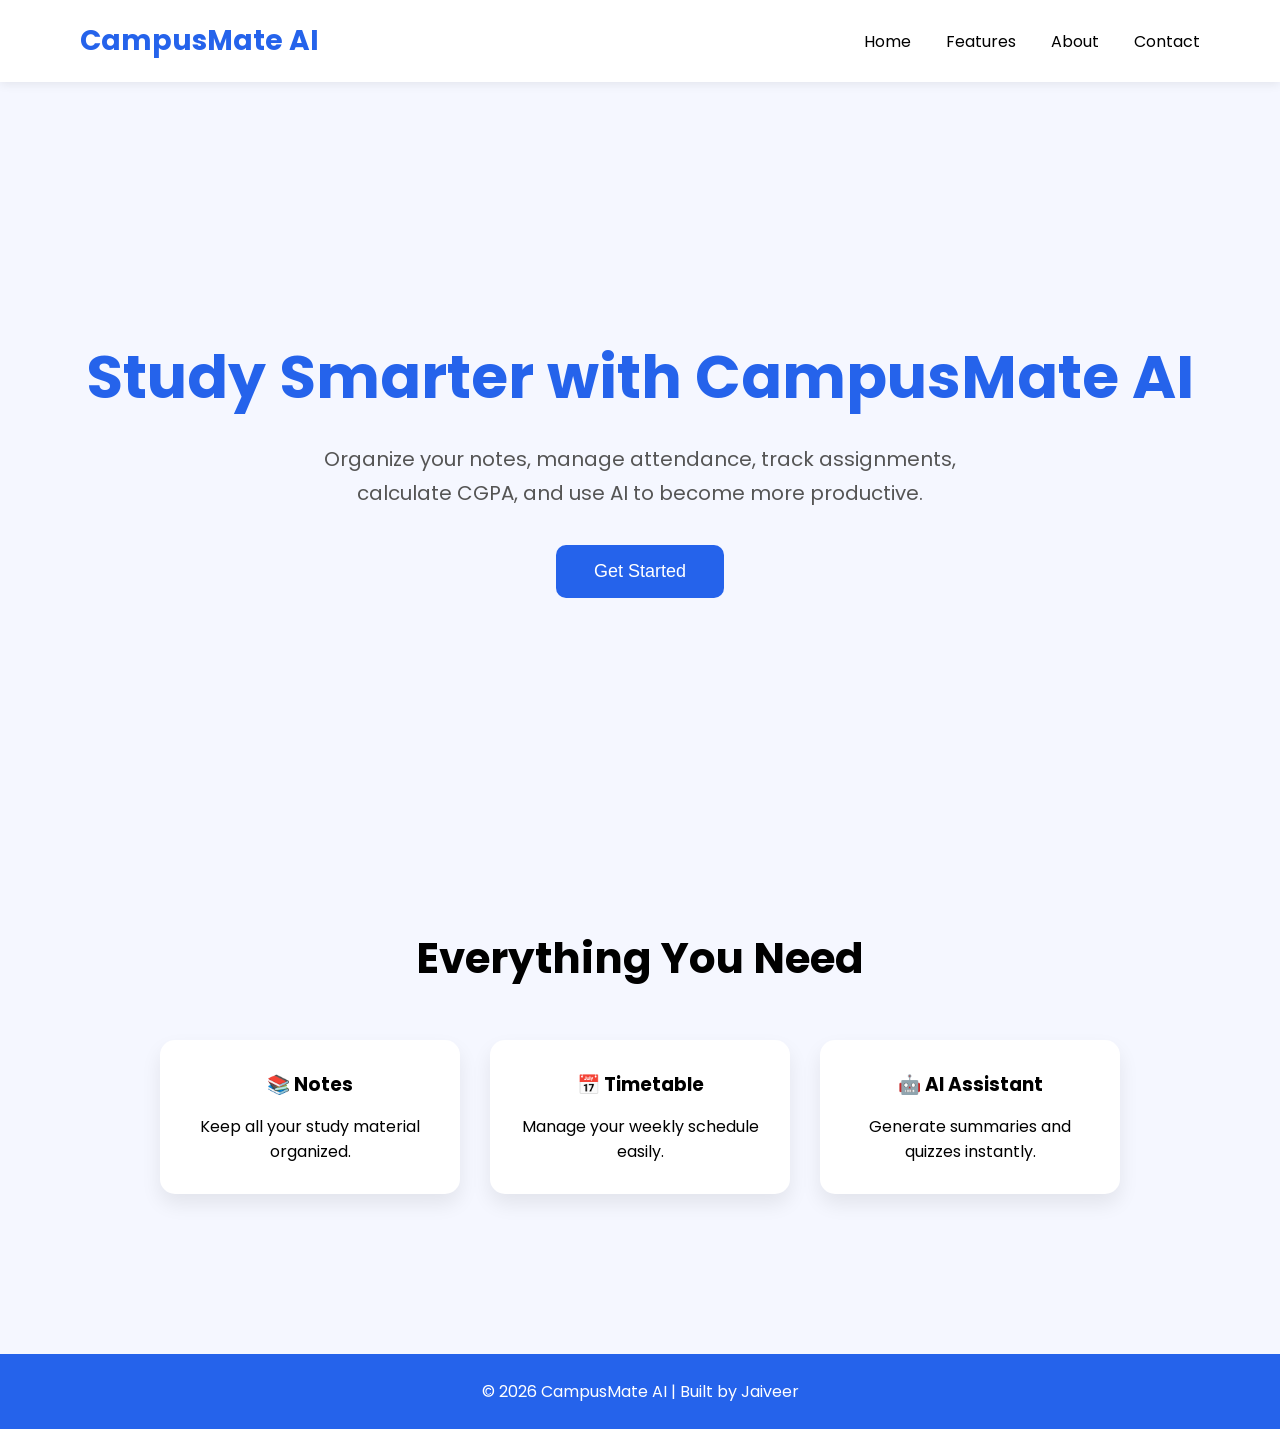
==== frontend/index.html @ 481d5a9c "Phase 2 Complete - Core Modules Added" ====
<!DOCTYPE html>
<html lang="en">
<head>
    <meta charset="UTF-8">
    <meta name="viewport" content="width=device-width, initial-scale=1.0">
    <title>CampusMate AI | Student Productivity Platform</title>

    <link rel="preconnect" href="https://fonts.googleapis.com">
    <link rel="preconnect" href="https://fonts.gstatic.com" crossorigin>
    <link href="https://fonts.googleapis.com/css2?family=Poppins:wght@300;400;500;600;700&display=swap" rel="stylesheet">

    <link rel="stylesheet" href="css/style.css">
</head>

<body>

<nav>
    <div class="logo">CampusMate AI</div>

    <ul>
        <li>Home</li>
        <li>Features</li>
        <li>About</li>
        <li>Contact</li>
    </ul>
</nav>

<section class="hero">

    <div class="hero-text">

        <h1>Study Smarter with CampusMate AI</h1>

        <p>
            Organize your notes, manage attendance,
            track assignments, calculate CGPA,
            and use AI to become more productive.
        </p>

        <button>Get Started</button>

    </div>

</section>

<section class="features">

    <h2>Everything You Need</h2>

    <div class="cards">

        <div class="card">
            <h3>📚 Notes</h3>
            <p>Keep all your study material organized.</p>
        </div>

        <div class="card">
            <h3>📅 Timetable</h3>
            <p>Manage your weekly schedule easily.</p>
        </div>

        <div class="card">
            <h3>🤖 AI Assistant</h3>
            <p>Generate summaries and quizzes instantly.</p>
        </div>

    </div>

</section>

<footer>

    © 2026 CampusMate AI | Built by Jaiveer

</footer>

<script src="js/script.js"></script>

</body>
</html>
---- frontend/css/style.css ----
*{
    margin:0;
    padding:0;
    box-sizing:border-box;
}

body{
    font-family:'Poppins',sans-serif;
    background:#f5f7ff;
}

nav{
    display:flex;
    justify-content:space-between;
    align-items:center;
    padding:20px 80px;
    background:white;
    box-shadow:0 2px 10px rgba(0,0,0,.08);
    position:sticky;
    top:0;
}

.logo{
    font-size:28px;
    font-weight:700;
    color:#2563eb;
}

nav ul{
    display:flex;
    list-style:none;
    gap:35px;
}

nav li{
    cursor:pointer;
    transition:.3s;
}

nav li:hover{
    color:#2563eb;
}

.hero{
    height:85vh;
    display:flex;
    justify-content:center;
    align-items:center;
    text-align:center;
    padding:40px;
}

.hero h1{
    font-size:60px;
    color:#2563eb;
    margin-bottom:20px;
}

.hero p{
    max-width:700px;
    margin:auto;
    font-size:20px;
    color:#555;
    line-height:1.7;
}

button{
    margin-top:35px;
    padding:16px 38px;
    border:none;
    border-radius:10px;
    background:#2563eb;
    color:white;
    font-size:18px;
    cursor:pointer;
    transition:.3s;
}

button:hover{
    transform:scale(1.08);
}

.features{
    padding:80px;
    text-align:center;
}

.features h2{
    font-size:42px;
    margin-bottom:50px;
}

.cards{
    display:flex;
    justify-content:center;
    gap:30px;
    flex-wrap:wrap;
}

.card{
    width:300px;
    background:white;
    padding:30px;
    border-radius:15px;
    box-shadow:0 10px 20px rgba(0,0,0,.08);
    transition:.3s;
}

.card:hover{
    transform:translateY(-10px);
}

.card h3{
    margin-bottom:15px;
}

footer{
    background:#2563eb;
    color:white;
    text-align:center;
    padding:25px;
    margin-top:80px;
}
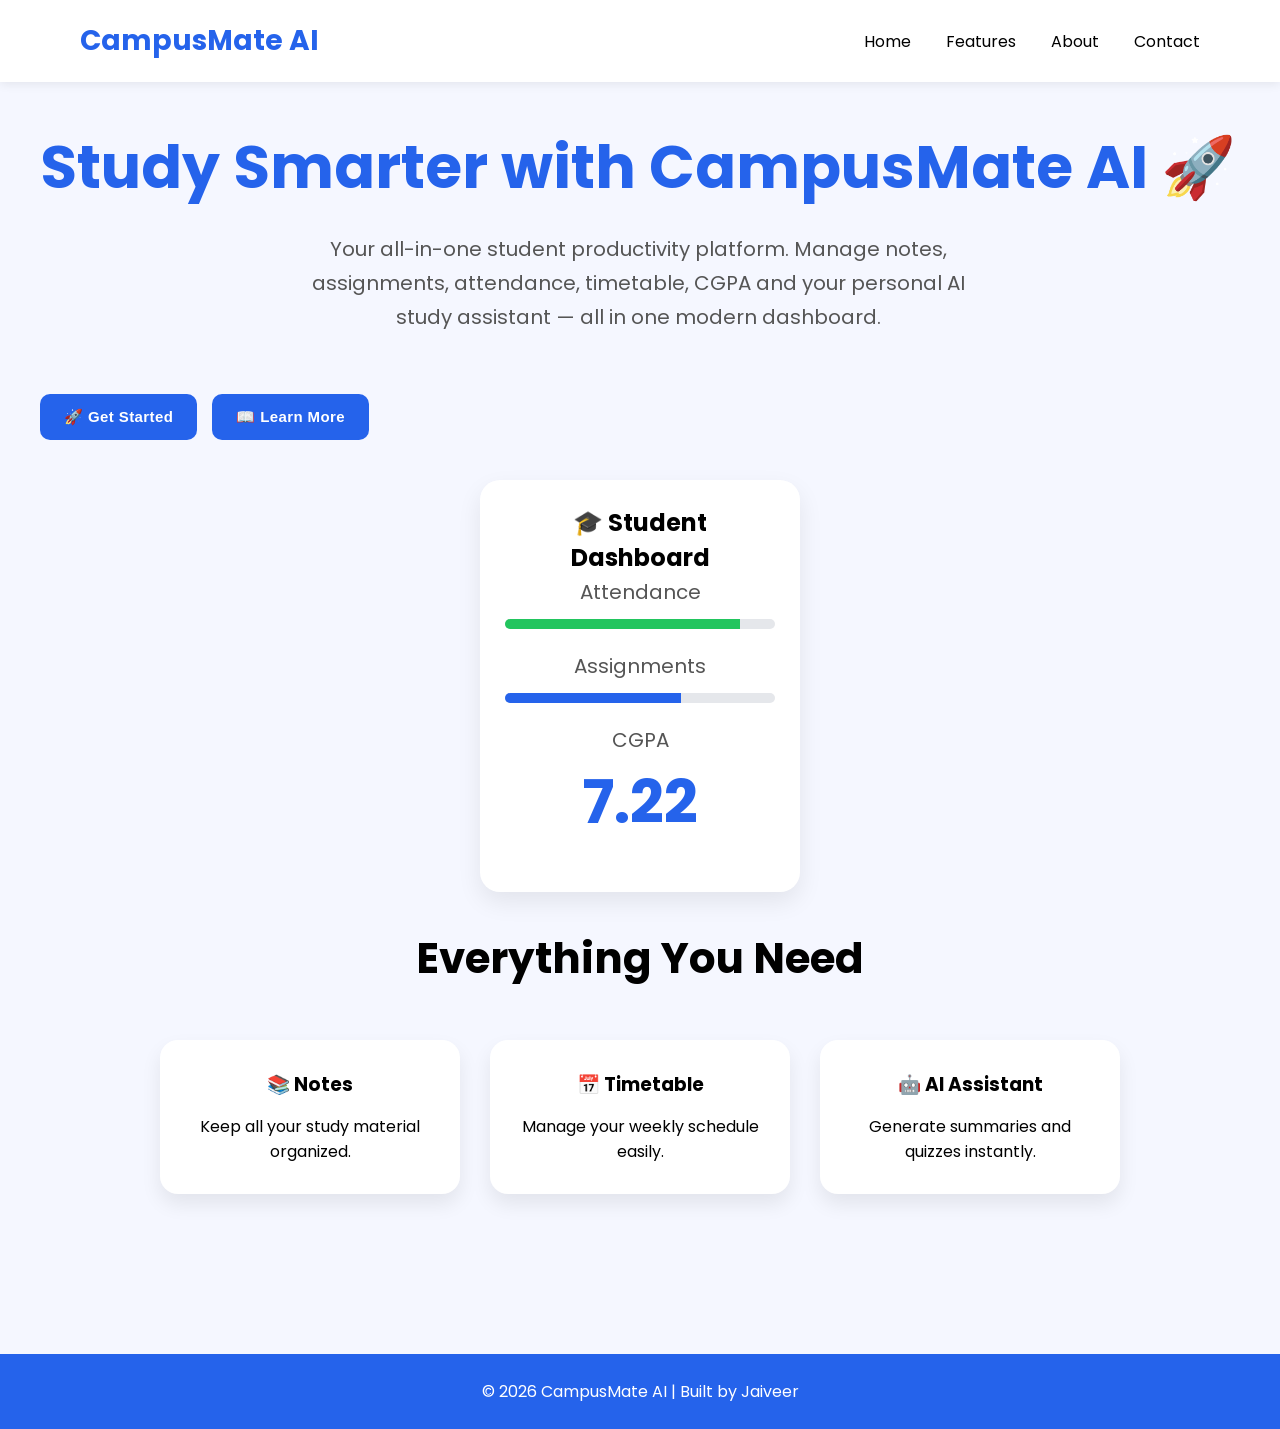
==== commit 5bd3b571: "Add GitHub Pages redirect" ====
--- a/frontend/index.html
+++ b/frontend/index.html
@@ -27,19 +27,69 @@
 
 <section class="hero">
 
-    <div class="hero-text">
+<div class="hero-text">
 
-        <h1>Study Smarter with CampusMate AI</h1>
+<h1>Study Smarter with CampusMate AI 🚀</h1>
 
-        <p>
-            Organize your notes, manage attendance,
-            track assignments, calculate CGPA,
-            and use AI to become more productive.
-        </p>
+<p>
 
-        <button>Get Started</button>
+Your all-in-one student productivity platform.
 
-    </div>
+Manage notes, assignments, attendance, timetable,
+
+CGPA and your personal AI study assistant —
+
+all in one modern dashboard.
+
+</p>
+
+<div class="hero-buttons">
+
+<button id="getStartedBtn">
+
+🚀 Get Started
+
+</button>
+
+<button id="learnMoreBtn">
+
+📖 Learn More
+
+</button>
+
+</div>
+
+</div>
+
+<div class="hero-image">
+
+<div class="hero-card">
+
+<h2>🎓 Student Dashboard</h2>
+
+<p>Attendance</p>
+
+<div class="progress">
+
+<div class="progress-fill"></div>
+
+</div>
+
+<p>Assignments</p>
+
+<div class="progress assignment">
+
+<div class="progress-fill assignment-fill"></div>
+
+</div>
+
+<p>CGPA</p>
+
+<h1>7.22</h1>
+
+</div>
+
+</div>
 
 </section>
 
--- a/frontend/css/style.css
+++ b/frontend/css/style.css
@@ -121,3 +121,456 @@
     padding:25px;
     margin-top:80px;
 }
+
+.hero{
+display:flex;
+justify-content:space-between;
+align-items:center;
+flex-wrap:wrap;
+gap:40px;
+}
+
+.hero-buttons{
+display:flex;
+gap:15px;
+margin-top:25px;
+}
+
+.hero-buttons button{
+padding:14px 24px;
+border:none;
+border-radius:10px;
+background:#2563eb;
+color:white;
+font-size:15px;
+cursor:pointer;
+transition:.3s;
+}
+
+.hero-buttons button:hover{
+transform:translateY(-4px);
+}
+
+.hero-image{
+flex:1;
+display:flex;
+justify-content:center;
+}
+
+.hero-card{
+width:320px;
+background:white;
+padding:25px;
+border-radius:20px;
+box-shadow:0 10px 25px rgba(0,0,0,.08);
+}
+
+.progress{
+height:10px;
+background:#e5e7eb;
+border-radius:20px;
+margin:10px 0 20px;
+overflow:hidden;
+}
+
+.progress-fill{
+width:87%;
+height:100%;
+background:#22c55e;
+}
+
+.assignment-fill{
+width:65%;
+background:#2563eb;
+}
+
+/* =========================================
+   Sprint 42 - Global UI Polish
+========================================= */
+
+html{
+    scroll-behavior:smooth;
+}
+
+body{
+    animation:fadePage .5s ease;
+}
+
+@keyframes fadePage{
+
+    from{
+        opacity:0;
+        transform:translateY(10px);
+    }
+
+    to{
+        opacity:1;
+        transform:translateY(0);
+    }
+
+}
+
+button,
+.btn{
+    transition:all .3s ease;
+    cursor:pointer;
+}
+
+button:hover,
+.btn:hover{
+
+    transform:translateY(-3px);
+    box-shadow:0 12px 28px rgba(37,99,235,.20);
+
+}
+
+button:active,
+.btn:active{
+
+    transform:scale(.98);
+
+}
+
+input,
+textarea,
+select{
+
+    transition:.3s ease;
+
+}
+
+input:focus,
+textarea:focus,
+select:focus{
+
+    transform:scale(1.01);
+
+}
+
+img{
+
+    user-select:none;
+
+}
+
+::selection{
+
+    background:#2563eb;
+    color:white;
+
+}
+
+/* =========================================
+   Better Scrollbar
+========================================= */
+
+::-webkit-scrollbar{
+
+    width:10px;
+
+}
+
+::-webkit-scrollbar-track{
+
+    background:#eef2ff;
+
+}
+
+::-webkit-scrollbar-thumb{
+
+    background:#2563eb;
+    border-radius:20px;
+
+}
+
+::-webkit-scrollbar-thumb:hover{
+
+    background:#1d4ed8;
+
+}
+
+/* Smooth Card Animation */
+
+.card,
+.dashboard-card,
+.stat-card{
+
+    transition:
+    transform .35s ease,
+    box-shadow .35s ease;
+
+}
+
+.card:hover,
+.dashboard-card:hover,
+.stat-card:hover{
+
+    transform:translateY(-6px);
+    box-shadow:0 18px 35px rgba(0,0,0,.12);
+
+}
+
+/* ==========================================
+   Sprint 42B - Page Loader
+========================================== */
+
+#pageLoader{
+
+    position:fixed;
+    inset:0;
+    background:#ffffff;
+    display:flex;
+    justify-content:center;
+    align-items:center;
+    z-index:99999;
+    transition:.45s ease;
+
+}
+
+#pageLoader.hide{
+
+    opacity:0;
+    visibility:hidden;
+
+}
+
+.loader{
+
+    width:55px;
+    height:55px;
+    border:6px solid #e5e7eb;
+    border-top:6px solid #2563eb;
+    border-radius:50%;
+    animation:spin .8s linear infinite;
+
+}
+
+@keyframes spin{
+
+    to{
+
+        transform:rotate(360deg);
+
+    }
+
+}
+
+/* ==========================================
+   Sprint 42C - Card Polish
+========================================== */
+
+.card,
+.dashboard-card,
+.stat-card{
+
+    position:relative;
+    overflow:hidden;
+    border-radius:18px;
+
+}
+
+.card::before,
+.dashboard-card::before,
+.stat-card::before{
+
+    content:"";
+    position:absolute;
+    top:0;
+    left:-100%;
+    width:100%;
+    height:100%;
+    background:linear-gradient(
+        120deg,
+        transparent,
+        rgba(255,255,255,.35),
+        transparent
+    );
+    transition:.8s;
+
+}
+
+.card:hover::before,
+.dashboard-card:hover::before,
+.stat-card:hover::before{
+
+    left:100%;
+
+}
+
+/* ==========================================
+   Sprint 42C - Buttons
+========================================== */
+
+button,
+.btn{
+
+    border:none;
+    letter-spacing:.4px;
+    font-weight:600;
+
+}
+
+button:hover,
+.btn:hover{
+
+    filter:brightness(1.05);
+
+}
+
+button:disabled{
+
+    opacity:.65;
+    cursor:not-allowed;
+
+}
+
+/* Ripple Effect */
+
+button{
+
+    position:relative;
+    overflow:hidden;
+
+}
+
+.ripple{
+
+    position:absolute;
+    border-radius:50%;
+    transform:scale(0);
+    background:rgba(255,255,255,.5);
+    animation:ripple-animation .6s linear;
+    pointer-events:none;
+
+}
+
+@keyframes ripple-animation{
+
+    to{
+
+        transform:scale(4);
+        opacity:0;
+
+    }
+
+}
+
+/* ==========================================
+   Sprint 44 - Tablet Responsive
+========================================== */
+
+@media (max-width:1024px){
+
+    .container,
+    .dashboard-container{
+
+        width:95%;
+        margin:auto;
+        padding:15px;
+
+    }
+
+    .dashboard-grid,
+    .cards-container{
+
+        grid-template-columns:repeat(2,1fr);
+        gap:20px;
+
+    }
+
+    .sidebar{
+
+        width:220px;
+
+    }
+
+}
+
+/* ==========================================
+   Sprint 44 - Mobile Responsive
+========================================== */
+
+@media (max-width:768px){
+
+    .dashboard-grid,
+    .cards-container{
+
+        grid-template-columns:1fr;
+
+    }
+
+    .sidebar{
+
+        width:100%;
+        position:relative;
+        height:auto;
+
+    }
+
+    .main-content{
+
+        margin-left:0;
+        width:100%;
+
+    }
+
+    .card,
+    .dashboard-card,
+    .stat-card{
+
+        width:100%;
+
+    }
+
+    table{
+
+        display:block;
+        overflow-x:auto;
+
+    }
+
+}
+
+/* ==========================================
+   Sprint 44 - Small Screen Optimisation
+========================================== */
+
+@media (max-width:480px){
+
+    h1{
+
+        font-size:1.8rem;
+
+    }
+
+    h2{
+
+        font-size:1.4rem;
+
+    }
+
+    p{
+
+        font-size:.95rem;
+
+    }
+
+    input,
+    textarea,
+    select,
+    button{
+
+        width:100%;
+
+    }
+
+    .login-container,
+    .settings-container,
+    .ai-container{
+
+        width:95%;
+
+    }
+
+}
+
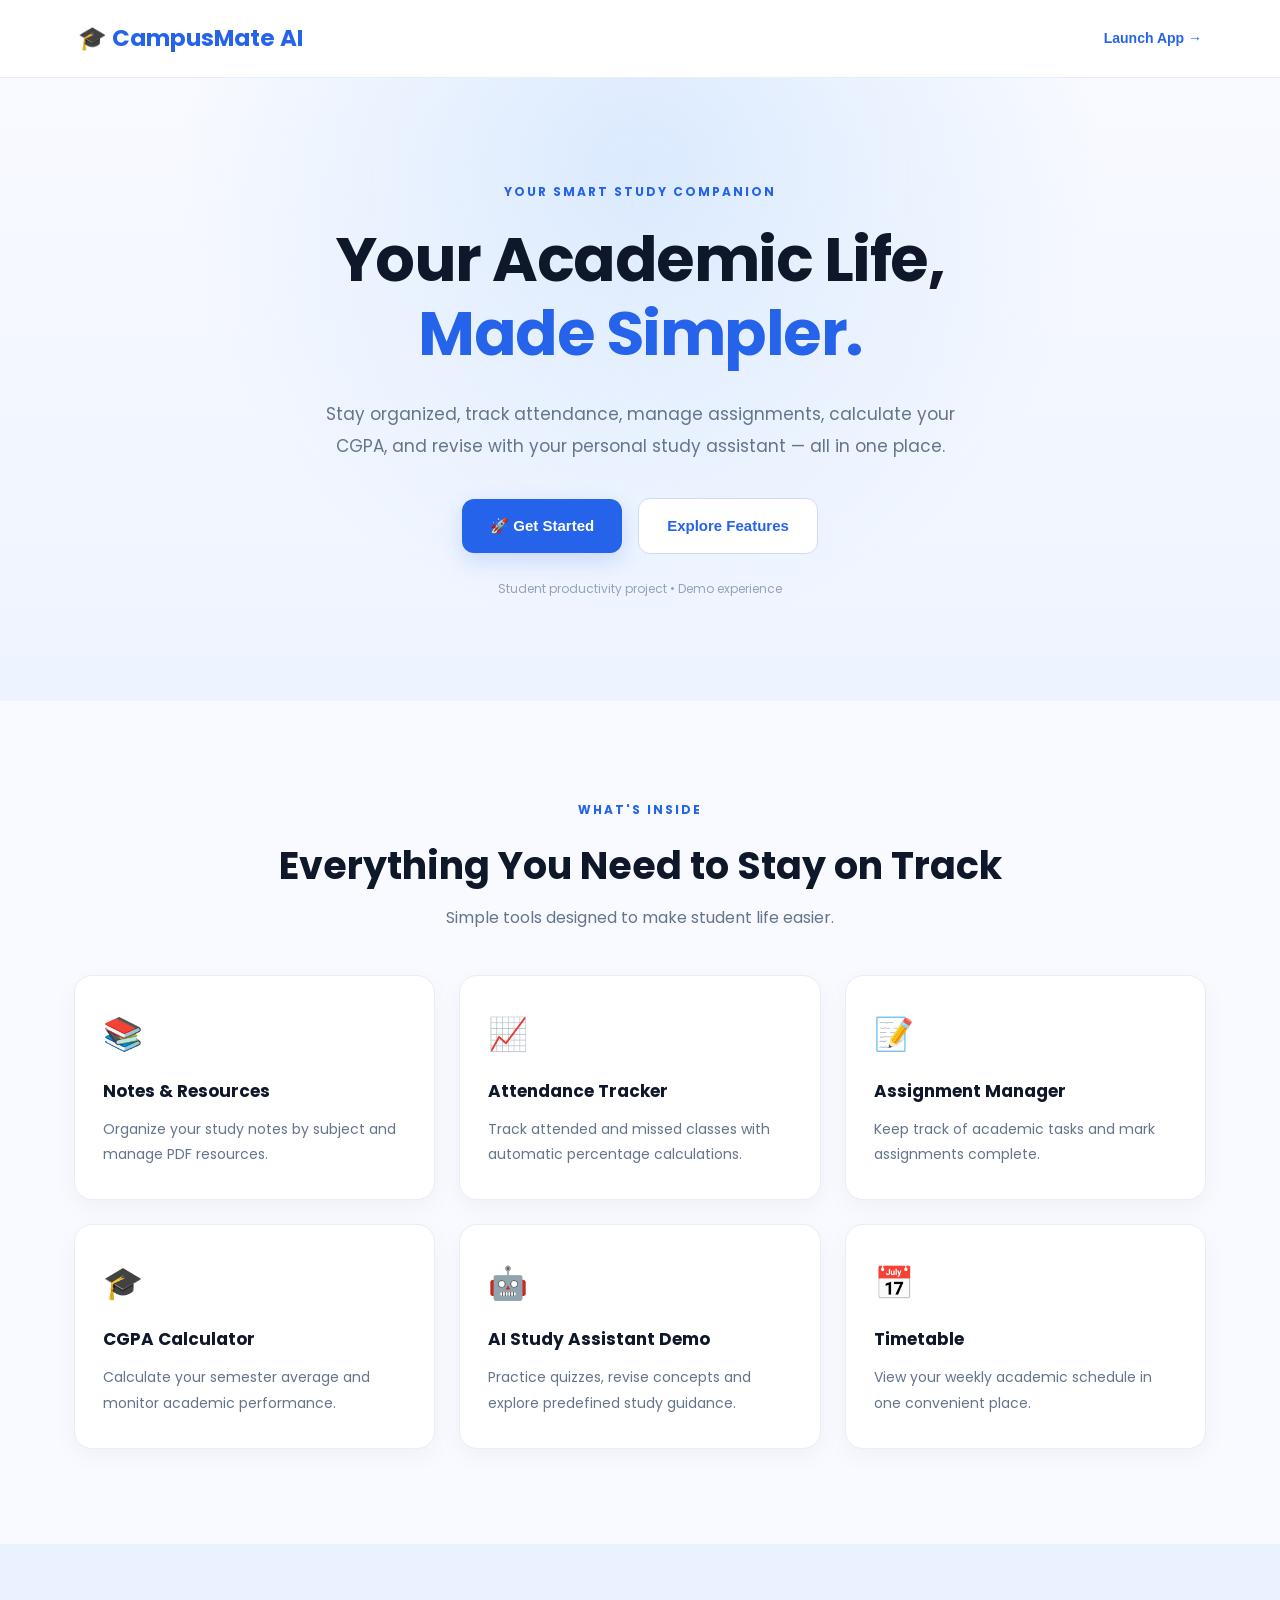
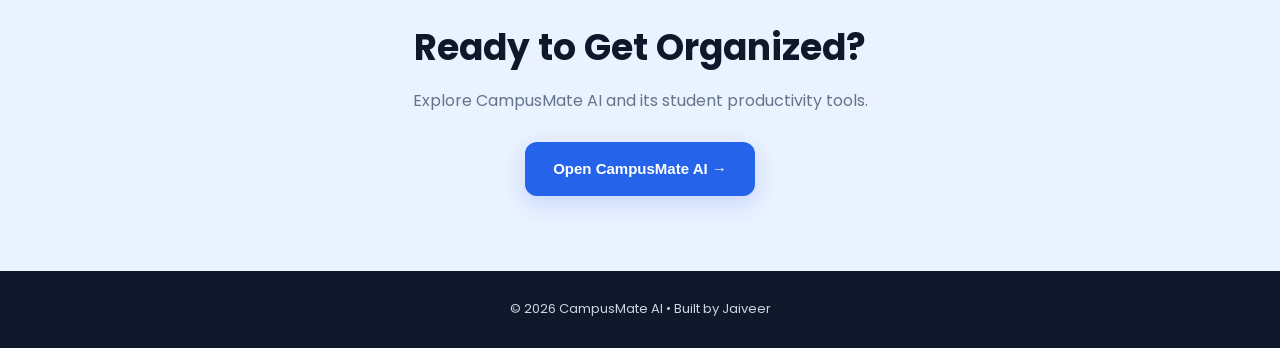
==== commit d6321275: "Redesign homepage and fix login layout" ====
--- a/frontend/index.html
+++ b/frontend/index.html
@@ -1,12 +1,16 @@
+
 <!DOCTYPE html>
 <html lang="en">
+
 <head>
     <meta charset="UTF-8">
     <meta name="viewport" content="width=device-width, initial-scale=1.0">
+
     <title>CampusMate AI | Student Productivity Platform</title>
 
     <link rel="preconnect" href="https://fonts.googleapis.com">
     <link rel="preconnect" href="https://fonts.gstatic.com" crossorigin>
+
     <link href="https://fonts.googleapis.com/css2?family=Poppins:wght@300;400;500;600;700&display=swap" rel="stylesheet">
 
     <link rel="stylesheet" href="css/style.css">
@@ -14,117 +18,136 @@
 
 <body>
 
-<nav>
-    <div class="logo">CampusMate AI</div>
+    <header class="site-header">
+        <nav class="navbar">
+            <a href="index.html" class="logo">🎓 CampusMate AI</a>
 
-    <ul>
-        <li>Home</li>
-        <li>Features</li>
-        <li>About</li>
-        <li>Contact</li>
-    </ul>
-</nav>
+            <a href="login.html" class="nav-login">Launch App →</a>
+        </nav>
+    </header>
 
-<section class="hero">
+    <main>
 
-<div class="hero-text">
+        <section class="hero">
 
-<h1>Study Smarter with CampusMate AI 🚀</h1>
+            <div class="hero-content">
 
-<p>
+                <span class="hero-label">YOUR SMART STUDY COMPANION</span>
 
-Your all-in-one student productivity platform.
+                <h1>
+                    Your Academic Life,
+                    <span>Made Simpler.</span>
+                </h1>
 
-Manage notes, assignments, attendance, timetable,
+                <p>
+                    Stay organized, track attendance, manage assignments,
+                    calculate your CGPA, and revise with your personal
+                    study assistant — all in one place.
+                </p>
 
-CGPA and your personal AI study assistant —
+                <div class="hero-buttons">
 
-all in one modern dashboard.
+                    <a href="login.html" class="primary-btn">
+                        🚀 Get Started
+                    </a>
 
-</p>
+                    <a href="#features" class="secondary-btn">
+                        Explore Features
+                    </a>
 
-<div class="hero-buttons">
+                </div>
 
-<button id="getStartedBtn">
+                <p class="demo-note">
+                    Student productivity project • Demo experience
+                </p>
 
-🚀 Get Started
+            </div>
 
-</button>
+        </section>
 
-<button id="learnMoreBtn">
+        <section class="features" id="features">
 
-📖 Learn More
+            <div class="section-heading">
+                <span class="section-label">WHAT'S INSIDE</span>
+                <h2>Everything You Need to Stay on Track</h2>
+                <p>Simple tools designed to make student life easier.</p>
+            </div>
 
-</button>
+            <div class="feature-grid">
 
-</div>
+                <article class="feature-card">
+                    <div class="feature-icon">📚</div>
+                    <h3>Notes & Resources</h3>
+                    <p>
+                        Organize your study notes by subject
+                        and manage PDF resources.
+                    </p>
+                </article>
 
-</div>
+                <article class="feature-card">
+                    <div class="feature-icon">📈</div>
+                    <h3>Attendance Tracker</h3>
+                    <p>
+                        Track attended and missed classes
+                        with automatic percentage calculations.
+                    </p>
+                </article>
 
-<div class="hero-image">
+                <article class="feature-card">
+                    <div class="feature-icon">📝</div>
+                    <h3>Assignment Manager</h3>
+                    <p>
+                        Keep track of academic tasks
+                        and mark assignments complete.
+                    </p>
+                </article>
 
-<div class="hero-card">
+                <article class="feature-card">
+                    <div class="feature-icon">🎓</div>
+                    <h3>CGPA Calculator</h3>
+                    <p>
+                        Calculate your semester average
+                        and monitor academic performance.
+                    </p>
+                </article>
 
-<h2>🎓 Student Dashboard</h2>
+                <article class="feature-card">
+                    <div class="feature-icon">🤖</div>
+                    <h3>AI Study Assistant Demo</h3>
+                    <p>
+                        Practice quizzes, revise concepts
+                        and explore predefined study guidance.
+                    </p>
+                </article>
 
-<p>Attendance</p>
+                <article class="feature-card">
+                    <div class="feature-icon">📅</div>
+                    <h3>Timetable</h3>
+                    <p>
+                        View your weekly academic schedule
+                        in one convenient place.
+                    </p>
+                </article>
 
-<div class="progress">
+            </div>
 
-<div class="progress-fill"></div>
+        </section>
 
-</div>
+        <section class="final-cta">
+            <h2>Ready to Get Organized?</h2>
+            <p>Explore CampusMate AI and its student productivity tools.</p>
 
-<p>Assignments</p>
+            <a href="login.html" class="primary-btn">
+                Open CampusMate AI →
+            </a>
+        </section>
 
-<div class="progress assignment">
+    </main>
 
-<div class="progress-fill assignment-fill"></div>
-
-</div>
-
-<p>CGPA</p>
-
-<h1>7.22</h1>
-
-</div>
-
-</div>
-
-</section>
-
-<section class="features">
-
-    <h2>Everything You Need</h2>
-
-    <div class="cards">
-
-        <div class="card">
-            <h3>📚 Notes</h3>
-            <p>Keep all your study material organized.</p>
-        </div>
-
-        <div class="card">
-            <h3>📅 Timetable</h3>
-            <p>Manage your weekly schedule easily.</p>
-        </div>
-
-        <div class="card">
-            <h3>🤖 AI Assistant</h3>
-            <p>Generate summaries and quizzes instantly.</p>
-        </div>
-
-    </div>
-
-</section>
-
-<footer>
-
-    © 2026 CampusMate AI | Built by Jaiveer
-
-</footer>
-
-<script src="js/script.js"></script>
+    <footer>
+        <p>© 2026 CampusMate AI • Built by Jaiveer</p>
+    </footer>
 
 </body>
 </html>
+
--- a/frontend/css/style.css
+++ b/frontend/css/style.css
@@ -1,576 +1,306 @@
-*{
-    margin:0;
-    padding:0;
-    box-sizing:border-box;
-}
-
-body{
-    font-family:'Poppins',sans-serif;
-    background:#f5f7ff;
-}
-
-nav{
-    display:flex;
-    justify-content:space-between;
-    align-items:center;
-    padding:20px 80px;
-    background:white;
-    box-shadow:0 2px 10px rgba(0,0,0,.08);
-    position:sticky;
-    top:0;
-}
-
-.logo{
-    font-size:28px;
-    font-weight:700;
-    color:#2563eb;
-}
-
-nav ul{
-    display:flex;
-    list-style:none;
-    gap:35px;
-}
-
-nav li{
-    cursor:pointer;
-    transition:.3s;
-}
-
-nav li:hover{
-    color:#2563eb;
-}
-
-.hero{
-    height:85vh;
-    display:flex;
-    justify-content:center;
-    align-items:center;
-    text-align:center;
-    padding:40px;
-}
-
-.hero h1{
-    font-size:60px;
-    color:#2563eb;
-    margin-bottom:20px;
-}
-
-.hero p{
-    max-width:700px;
-    margin:auto;
-    font-size:20px;
-    color:#555;
-    line-height:1.7;
-}
-
-button{
-    margin-top:35px;
-    padding:16px 38px;
-    border:none;
-    border-radius:10px;
-    background:#2563eb;
-    color:white;
-    font-size:18px;
-    cursor:pointer;
-    transition:.3s;
-}
-
-button:hover{
-    transform:scale(1.08);
-}
-
-.features{
-    padding:80px;
-    text-align:center;
-}
-
-.features h2{
-    font-size:42px;
-    margin-bottom:50px;
-}
-
-.cards{
-    display:flex;
-    justify-content:center;
-    gap:30px;
-    flex-wrap:wrap;
-}
-
-.card{
-    width:300px;
-    background:white;
-    padding:30px;
-    border-radius:15px;
-    box-shadow:0 10px 20px rgba(0,0,0,.08);
-    transition:.3s;
-}
-
-.card:hover{
-    transform:translateY(-10px);
-}
-
-.card h3{
-    margin-bottom:15px;
-}
-
-footer{
-    background:#2563eb;
-    color:white;
-    text-align:center;
-    padding:25px;
-    margin-top:80px;
-}
-
-.hero{
-display:flex;
-justify-content:space-between;
-align-items:center;
-flex-wrap:wrap;
-gap:40px;
-}
-
-.hero-buttons{
-display:flex;
-gap:15px;
-margin-top:25px;
-}
-
-.hero-buttons button{
-padding:14px 24px;
-border:none;
-border-radius:10px;
-background:#2563eb;
-color:white;
-font-size:15px;
-cursor:pointer;
-transition:.3s;
-}
-
-.hero-buttons button:hover{
-transform:translateY(-4px);
-}
-
-.hero-image{
-flex:1;
-display:flex;
-justify-content:center;
-}
-
-.hero-card{
-width:320px;
-background:white;
-padding:25px;
-border-radius:20px;
-box-shadow:0 10px 25px rgba(0,0,0,.08);
-}
-
-.progress{
-height:10px;
-background:#e5e7eb;
-border-radius:20px;
-margin:10px 0 20px;
-overflow:hidden;
-}
-
-.progress-fill{
-width:87%;
-height:100%;
-background:#22c55e;
-}
-
-.assignment-fill{
-width:65%;
-background:#2563eb;
-}
-
-/* =========================================
-   Sprint 42 - Global UI Polish
-========================================= */
-
-html{
-    scroll-behavior:smooth;
-}
-
-body{
-    animation:fadePage .5s ease;
-}
-
-@keyframes fadePage{
-
-    from{
-        opacity:0;
-        transform:translateY(10px);
-    }
-
-    to{
-        opacity:1;
-        transform:translateY(0);
-    }
-
-}
-
-button,
-.btn{
-    transition:all .3s ease;
-    cursor:pointer;
-}
-
-button:hover,
-.btn:hover{
-
-    transform:translateY(-3px);
-    box-shadow:0 12px 28px rgba(37,99,235,.20);
-
-}
-
-button:active,
-.btn:active{
-
-    transform:scale(.98);
-
-}
-
-input,
-textarea,
-select{
-
-    transition:.3s ease;
-
-}
-
-input:focus,
-textarea:focus,
-select:focus{
-
-    transform:scale(1.01);
-
-}
-
-img{
-
-    user-select:none;
-
-}
-
-::selection{
-
-    background:#2563eb;
-    color:white;
-
-}
-
-/* =========================================
-   Better Scrollbar
-========================================= */
-
-::-webkit-scrollbar{
-
-    width:10px;
-
-}
-
-::-webkit-scrollbar-track{
-
-    background:#eef2ff;
-
-}
-
-::-webkit-scrollbar-thumb{
-
-    background:#2563eb;
-    border-radius:20px;
-
-}
-
-::-webkit-scrollbar-thumb:hover{
-
-    background:#1d4ed8;
-
-}
-
-/* Smooth Card Animation */
-
-.card,
-.dashboard-card,
-.stat-card{
-
-    transition:
-    transform .35s ease,
-    box-shadow .35s ease;
-
-}
-
-.card:hover,
-.dashboard-card:hover,
-.stat-card:hover{
-
-    transform:translateY(-6px);
-    box-shadow:0 18px 35px rgba(0,0,0,.12);
-
-}
-
-/* ==========================================
-   Sprint 42B - Page Loader
-========================================== */
-
-#pageLoader{
-
-    position:fixed;
-    inset:0;
-    background:#ffffff;
-    display:flex;
-    justify-content:center;
-    align-items:center;
-    z-index:99999;
-    transition:.45s ease;
-
-}
-
-#pageLoader.hide{
-
-    opacity:0;
-    visibility:hidden;
-
-}
-
-.loader{
-
-    width:55px;
-    height:55px;
-    border:6px solid #e5e7eb;
-    border-top:6px solid #2563eb;
-    border-radius:50%;
-    animation:spin .8s linear infinite;
-
-}
-
-@keyframes spin{
-
-    to{
-
-        transform:rotate(360deg);
-
-    }
-
-}
-
-/* ==========================================
-   Sprint 42C - Card Polish
-========================================== */
-
-.card,
-.dashboard-card,
-.stat-card{
-
-    position:relative;
-    overflow:hidden;
-    border-radius:18px;
-
-}
-
-.card::before,
-.dashboard-card::before,
-.stat-card::before{
-
-    content:"";
-    position:absolute;
-    top:0;
-    left:-100%;
-    width:100%;
-    height:100%;
-    background:linear-gradient(
-        120deg,
-        transparent,
-        rgba(255,255,255,.35),
-        transparent
-    );
-    transition:.8s;
-
-}
-
-.card:hover::before,
-.dashboard-card:hover::before,
-.stat-card:hover::before{
-
-    left:100%;
-
-}
-
-/* ==========================================
-   Sprint 42C - Buttons
-========================================== */
-
-button,
-.btn{
-
-    border:none;
-    letter-spacing:.4px;
-    font-weight:600;
-
-}
-
-button:hover,
-.btn:hover{
-
-    filter:brightness(1.05);
-
-}
-
-button:disabled{
-
-    opacity:.65;
-    cursor:not-allowed;
-
-}
-
-/* Ripple Effect */
-
-button{
-
-    position:relative;
-    overflow:hidden;
-
-}
-
-.ripple{
-
-    position:absolute;
-    border-radius:50%;
-    transform:scale(0);
-    background:rgba(255,255,255,.5);
-    animation:ripple-animation .6s linear;
-    pointer-events:none;
-
-}
-
-@keyframes ripple-animation{
-
-    to{
-
-        transform:scale(4);
-        opacity:0;
-
-    }
-
-}
-
-/* ==========================================
-   Sprint 44 - Tablet Responsive
-========================================== */
-
-@media (max-width:1024px){
-
-    .container,
-    .dashboard-container{
-
-        width:95%;
-        margin:auto;
-        padding:15px;
-
-    }
-
-    .dashboard-grid,
-    .cards-container{
-
-        grid-template-columns:repeat(2,1fr);
-        gap:20px;
-
-    }
-
-    .sidebar{
-
-        width:220px;
-
-    }
-
-}
-
-/* ==========================================
-   Sprint 44 - Mobile Responsive
-========================================== */
-
-@media (max-width:768px){
-
-    .dashboard-grid,
-    .cards-container{
-
-        grid-template-columns:1fr;
-
-    }
-
-    .sidebar{
-
-        width:100%;
-        position:relative;
-        height:auto;
-
-    }
-
-    .main-content{
-
-        margin-left:0;
-        width:100%;
-
-    }
-
-    .card,
-    .dashboard-card,
-    .stat-card{
-
-        width:100%;
-
-    }
-
-    table{
-
-        display:block;
-        overflow-x:auto;
-
-    }
-
-}
-
-/* ==========================================
-   Sprint 44 - Small Screen Optimisation
-========================================== */
-
-@media (max-width:480px){
-
-    h1{
-
-        font-size:1.8rem;
-
-    }
-
-    h2{
-
-        font-size:1.4rem;
-
-    }
-
-    p{
-
-        font-size:.95rem;
-
-    }
-
-    input,
-    textarea,
-    select,
-    button{
-
-        width:100%;
-
-    }
-
-    .login-container,
-    .settings-container,
-    .ai-container{
-
-        width:95%;
-
-    }
-
-}
-
+
+/* CampusMate AI — Clean Landing Page */
+
+* {
+    margin: 0;
+    padding: 0;
+    box-sizing: border-box;
+}
+
+html {
+    scroll-behavior: smooth;
+}
+
+body {
+    font-family: 'Poppins', sans-serif;
+    background: #f8faff;
+    color: #0f172a;
+    line-height: 1.6;
+}
+
+a {
+    text-decoration: none;
+}
+
+.site-header {
+    background: rgba(255, 255, 255, 0.96);
+    border-bottom: 1px solid #e8edf7;
+    position: sticky;
+    top: 0;
+    z-index: 100;
+}
+
+.navbar {
+    max-width: 1180px;
+    margin: auto;
+    padding: 20px 28px;
+    display: flex;
+    align-items: center;
+    justify-content: space-between;
+    gap: 20px;
+}
+
+.logo {
+    color: #2563eb;
+    font-size: 23px;
+    font-weight: 700;
+}
+
+.nav-login {
+    color: #2563eb;
+    font-weight: 600;
+    font-size: 14px;
+}
+
+.nav-login:hover {
+    color: #1d4ed8;
+}
+
+.hero {
+    min-height: 560px;
+    display: flex;
+    align-items: center;
+    justify-content: center;
+    padding: 100px 24px;
+    background:
+        radial-gradient(circle at 50% 15%, #dbeafe 0%, transparent 55%),
+        linear-gradient(180deg, #f8faff, #eef4ff);
+    text-align: center;
+}
+
+.hero-content {
+    max-width: 850px;
+    width: 100%;
+}
+
+.hero-label,
+.section-label {
+    display: inline-block;
+    font-size: 12px;
+    font-weight: 700;
+    letter-spacing: 2px;
+    color: #2563eb;
+    margin-bottom: 22px;
+}
+
+.hero h1 {
+    font-size: clamp(36px, 5vw, 62px);
+    line-height: 1.2;
+    font-weight: 700;
+    letter-spacing: -1.5px;
+    margin-bottom: 26px;
+}
+
+.hero h1 span {
+    display: block;
+    color: #2563eb;
+}
+
+.hero-content > p {
+    max-width: 680px;
+    margin: 0 auto;
+    color: #64748b;
+    font-size: 17px;
+    line-height: 1.9;
+}
+
+.hero-buttons {
+    display: flex;
+    align-items: center;
+    justify-content: center;
+    flex-wrap: wrap;
+    gap: 16px;
+    margin-top: 36px;
+}
+
+.primary-btn,
+.secondary-btn {
+    display: inline-flex;
+    align-items: center;
+    justify-content: center;
+    padding: 15px 28px;
+    border-radius: 12px;
+    font-size: 15px;
+    font-weight: 600;
+    transition: transform .2s ease, box-shadow .2s ease;
+}
+
+.primary-btn {
+    background: #2563eb;
+    color: white;
+    box-shadow: 0 8px 22px rgba(37, 99, 235, .18);
+}
+
+.secondary-btn {
+    background: white;
+    color: #2563eb;
+    border: 1px solid #cbdcfb;
+}
+
+.primary-btn:hover,
+.secondary-btn:hover {
+    transform: translateY(-3px);
+    box-shadow: 0 12px 26px rgba(37, 99, 235, .16);
+}
+
+.hero-content .demo-note {
+    margin-top: 24px;
+    font-size: 12px;
+    color: #94a3b8;
+}
+
+.features {
+    max-width: 1180px;
+    margin: 0 auto;
+    padding: 95px 24px;
+}
+
+.section-heading {
+    text-align: center;
+    margin-bottom: 45px;
+}
+
+.section-heading h2 {
+    font-size: clamp(26px, 3vw, 38px);
+    line-height: 1.3;
+    margin-bottom: 14px;
+}
+
+.section-heading p {
+    color: #64748b;
+}
+
+.feature-grid {
+    display: grid;
+    grid-template-columns: repeat(3, minmax(0, 1fr));
+    gap: 24px;
+}
+
+.feature-card {
+    background: white;
+    padding: 32px 28px;
+    border: 1px solid #e8edf7;
+    border-radius: 18px;
+    box-shadow: 0 8px 24px rgba(15, 23, 42, .04);
+    transition: transform .25s ease, box-shadow .25s ease;
+}
+
+.feature-card:hover {
+    transform: translateY(-5px);
+    box-shadow: 0 15px 32px rgba(37, 99, 235, .10);
+}
+
+.feature-icon {
+    font-size: 32px;
+    margin-bottom: 18px;
+}
+
+.feature-card h3 {
+    font-size: 17px;
+    margin-bottom: 12px;
+}
+
+.feature-card p {
+    font-size: 14px;
+    color: #64748b;
+    line-height: 1.8;
+}
+
+.final-cta {
+    background: #eaf1ff;
+    padding: 75px 24px;
+    text-align: center;
+}
+
+.final-cta h2 {
+    font-size: clamp(25px, 3vw, 36px);
+    margin-bottom: 12px;
+}
+
+.final-cta p {
+    color: #64748b;
+    margin-bottom: 28px;
+}
+
+footer {
+    background: #0f172a;
+    color: #cbd5e1;
+    padding: 28px 20px;
+    text-align: center;
+    font-size: 13px;
+}
+
+@media (max-width: 900px) {
+    .feature-grid {
+        grid-template-columns: repeat(2, minmax(0, 1fr));
+    }
+}
+
+@media (max-width: 600px) {
+    .navbar {
+        padding: 17px 18px;
+    }
+
+    .logo {
+        font-size: 18px;
+    }
+
+    .nav-login {
+        font-size: 12px;
+    }
+
+    .hero {
+        min-height: auto;
+        padding: 85px 20px;
+    }
+
+    .hero h1 {
+        letter-spacing: -.5px;
+    }
+
+    .hero-content > p {
+        font-size: 15px;
+        line-height: 1.8;
+    }
+
+    .hero-buttons {
+        flex-direction: column;
+    }
+
+    .primary-btn,
+    .secondary-btn {
+        width: 100%;
+        max-width: 310px;
+    }
+
+    .features {
+        padding: 65px 18px;
+    }
+
+    .feature-grid {
+        grid-template-columns: 1fr;
+        gap: 16px;
+    }
+
+    .feature-card {
+        padding: 26px 22px;
+    }
+
+    .final-cta {
+        padding: 60px 20px;
+    }
+}
+
+@media (prefers-reduced-motion: reduce) {
+    html {
+        scroll-behavior: auto;
+    }
+
+    .primary-btn,
+    .secondary-btn,
+    .feature-card {
+        transition: none;
+    }
+}
+
+
